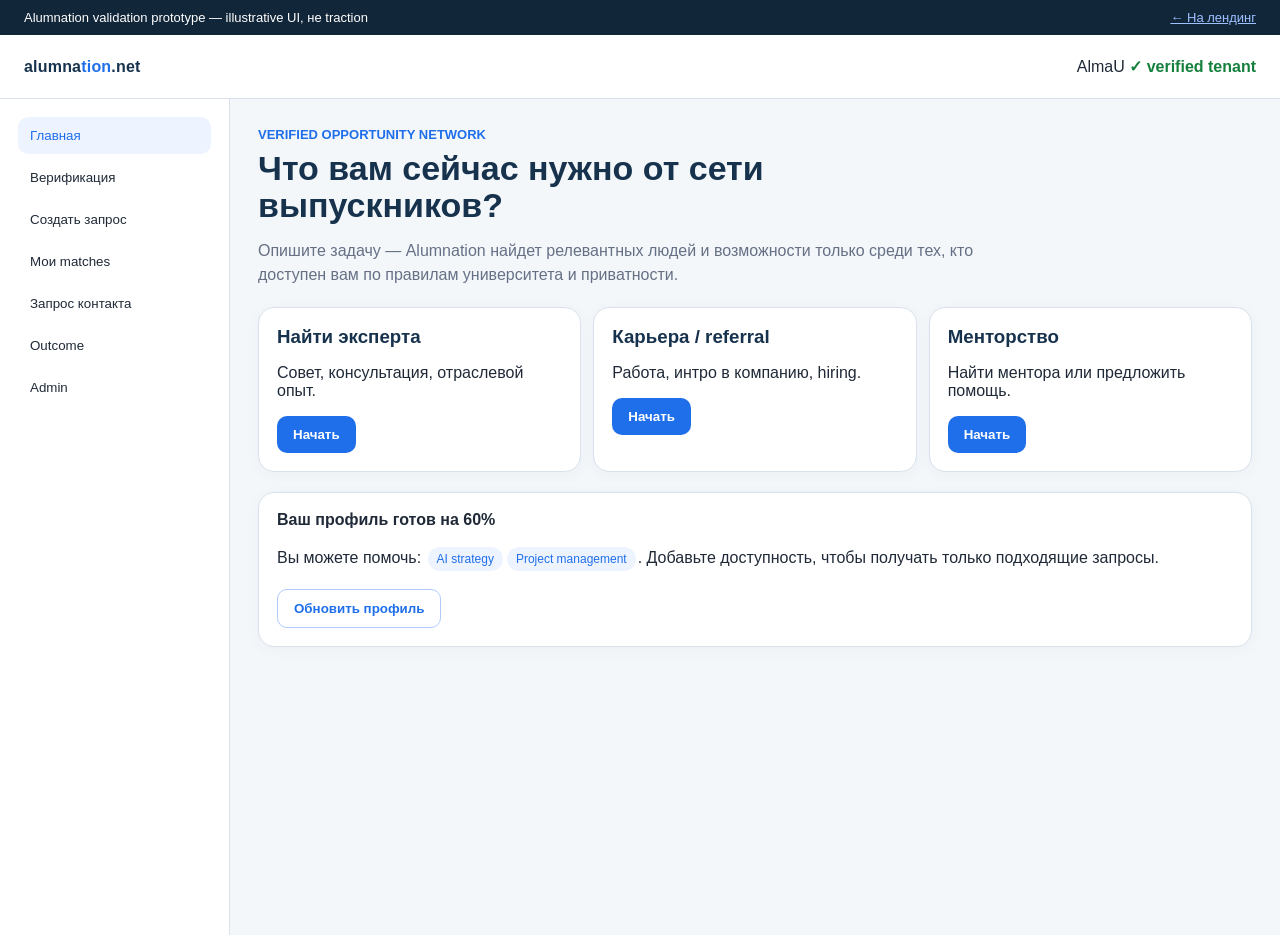
==== prototype.html @ 116d9bea "Publish Alumnation validation landing for alumnation.net. Co-authored-by: Cursor <cursoragent@cursor" ====
<!doctype html>
<html lang="ru"><head><meta charset="utf-8"><meta name="viewport" content="width=device-width,initial-scale=1"><title>Alumnation Validation Prototype</title>
<style>
:root{--navy:#17324D;--blue:#1F6FEB;--teal:#0F766E;--bg:#F4F7FA;--text:#1F2937;--muted:#667085;--line:#D9E2EC;--white:#fff;--green:#15803D}
*{box-sizing:border-box}body{margin:0;font-family:Arial,sans-serif;background:var(--bg);color:var(--text)}
header{height:64px;background:var(--white);border-bottom:1px solid var(--line);display:flex;align-items:center;justify-content:space-between;padding:0 24px;position:sticky;top:0;z-index:5}
.brand{font-weight:800;color:var(--navy);letter-spacing:.2px}.brand span{color:var(--blue)}
.shell{display:grid;grid-template-columns:230px 1fr;min-height:calc(100vh - 64px)}nav{padding:18px;background:#fff;border-right:1px solid var(--line)}nav button{width:100%;text-align:left;border:0;background:transparent;padding:11px 12px;border-radius:10px;margin-bottom:5px;cursor:pointer;color:var(--text)}nav button.active,nav button:hover{background:#EEF4FF;color:var(--blue)}
main{padding:28px;max-width:1050px}.screen{display:none}.screen.active{display:block}.eyebrow{color:var(--blue);font-weight:700;font-size:13px}.hero{font-size:34px;line-height:1.08;color:var(--navy);max-width:720px;margin:8px 0}.sub{color:var(--muted);max-width:740px;line-height:1.5}
.grid{display:grid;grid-template-columns:repeat(3,1fr);gap:12px;margin:20px 0}.card{background:#fff;border:1px solid var(--line);border-radius:16px;padding:18px;box-shadow:0 3px 14px rgba(23,50,77,.04)}.card h3{margin:0 0 8px;color:var(--navy)}
.cta{border:0;border-radius:10px;padding:11px 16px;background:var(--blue);color:#fff;font-weight:700;cursor:pointer}.ghost{background:#fff;color:var(--blue);border:1px solid #AFCBFF}.tag{display:inline-block;padding:5px 9px;background:#EEF4FF;color:var(--blue);border-radius:999px;font-size:12px;margin:2px}.verified{color:var(--green);font-weight:700}
input,textarea,select{width:100%;padding:11px;border:1px solid var(--line);border-radius:10px;background:#fff;margin:6px 0 12px}label{font-size:13px;font-weight:700;color:var(--navy)}.row{display:flex;gap:10px;flex-wrap:wrap}.person{display:flex;gap:14px;align-items:flex-start}.avatar{width:48px;height:48px;border-radius:50%;background:#DCEBFF;display:grid;place-items:center;color:var(--blue);font-weight:800}.reason{background:#F0FDF4;border:1px solid #BBF7D0;padding:10px;border-radius:10px;font-size:13px;margin:10px 0}.banner{background:#FFF7ED;border:1px solid #FED7AA;border-radius:12px;padding:12px;margin:12px 0;font-size:13px}.metric{font-size:26px;font-weight:800;color:var(--navy)}
@media(max-width:760px){.shell{grid-template-columns:1fr}nav{display:flex;overflow:auto;border-right:0;border-bottom:1px solid var(--line)}nav button{min-width:150px}.grid{grid-template-columns:1fr}.hero{font-size:28px}main{padding:18px}}
.toplink{background:#12263A;color:#fff;padding:10px 24px;display:flex;justify-content:space-between;gap:12px;font-size:13px}.toplink a{color:#9EC0FF}
</style></head><body>
<div class="toplink"><span>Alumnation validation prototype — illustrative UI, не traction</span><a href="./">← На лендинг</a></div>
<header><div class="brand">alumna<span>tion</span>.net</div><div>AlmaU <span class="verified">✓ verified tenant</span></div></header>
<div class="shell"><nav id="nav">
<button data-screen="home" class="active">Главная</button><button data-screen="verify">Верификация</button><button data-screen="need">Создать запрос</button><button data-screen="matches">Мои matches</button><button data-screen="request">Запрос контакта</button><button data-screen="outcome">Outcome</button><button data-screen="admin">Admin</button>
</nav><main>
<section id="home" class="screen active"><div class="eyebrow">VERIFIED OPPORTUNITY NETWORK</div><h1 class="hero">Что вам сейчас нужно от сети выпускников?</h1><p class="sub">Опишите задачу — Alumnation найдет релевантных людей и возможности только среди тех, кто доступен вам по правилам университета и приватности.</p>
<div class="grid"><div class="card"><h3>Найти эксперта</h3><p>Совет, консультация, отраслевой опыт.</p><button class="cta" onclick="go('need')">Начать</button></div><div class="card"><h3>Карьера / referral</h3><p>Работа, интро в компанию, hiring.</p><button class="cta" onclick="go('need')">Начать</button></div><div class="card"><h3>Менторство</h3><p>Найти ментора или предложить помощь.</p><button class="cta" onclick="go('need')">Начать</button></div></div>
<div class="card"><strong>Ваш профиль готов на 60%</strong><p>Вы можете помочь: <span class="tag">AI strategy</span><span class="tag">Project management</span>. Добавьте доступность, чтобы получать только подходящие запросы.</p><button class="ghost cta" onclick="go('verify')">Обновить профиль</button></div></section>
<section id="verify" class="screen"><div class="eyebrow">STEP 1</div><h1 class="hero">Подтвердите Alumni identity</h1><div class="card"><p><span class="verified">✓ Запись найдена:</span> MBA, 2009, AlmaU</p><label>Чем вы готовы помогать?</label><input value="AI, стратегия, управление проектами"><label>Сколько запросов готовы принимать?</label><select><option>До 2 в месяц</option><option>До 5 в месяц</option><option>Не ограничивать</option></select><label>Что вы ищете сейчас?</label><input value="Партнерства и клиенты для AI-продуктов"><div class="banner">University verifies education. Профессиональные данные указаны вами и будут помечены как self-declared.</div><button class="cta" onclick="go('home')">Сохранить</button></div></section>
<section id="need" class="screen"><div class="eyebrow">CREATE NEED</div><h1 class="hero">Кого или что вы ищете?</h1><div class="card"><label>Опишите задачу своими словами</label><textarea rows="4">Ищу выпускника с опытом выхода B2B SaaS на рынок Саудовской Аравии, который готов дать 30-минутный совет.</textarea><div class="row"><span class="tag">Market entry</span><span class="tag">Saudi Arabia</span><span class="tag">B2B SaaS</span><span class="tag">Expert advice</span></div><label>Видимость запроса</label><select><option>Только выбранным matches</option><option>Verified Alumni AlmaU</option></select><button class="cta" onclick="go('matches')">Найти людей</button></div></section>
<section id="matches" class="screen"><div class="eyebrow">3 RELEVANT MATCHES</div><h1 class="hero">Кто может помочь</h1>
<div class="card person"><div class="avatar">AN</div><div><h3>Алия Н. <span class="verified">✓</span></h3><p>AlmaU 2012 · Riyadh · B2B Partnerships</p><div><span class="tag">Saudi Arabia</span><span class="tag">Market entry</span><span class="tag">Open to expert advice</span></div><div class="reason"><b>Почему match:</b> релевантный рынок + B2B опыт + пользователь явно открыт к экспертным запросам; доступность: 1 запрос в этом месяце.</div><button class="cta" onclick="go('request')">Попросить помощи</button></div></div>
<div class="card person"><div class="avatar">DM</div><div><h3>Данияр М. <span class="verified">✓</span></h3><p>AlmaU 2015 · Dubai · SaaS Sales</p><div class="reason"><b>Почему match:</b> GCC go-to-market и SaaS; geographic match частичный.</div><button class="ghost cta" onclick="go('request')">Запросить контакт</button></div></div></section>
<section id="request" class="screen"><div class="eyebrow">CONSENT GATE</div><h1 class="hero">Попросить Алию о контакте</h1><div class="card"><p>Контактные данные не раскрываются до принятия запроса.</p><label>Сообщение</label><textarea rows="5">Алия, добрый день. Я выпускник AlmaU и готовлю выход B2B SaaS в Саудовскую Аравию. Буду благодарен за 30 минут разговора о первых шагах и типичных ошибках.</textarea><div class="banner">Алия принимает до 2 экспертных запросов в месяц. Остался 1 слот.</div><button class="cta" onclick="go('outcome')">Отправить запрос (demo)</button></div></section>
<section id="outcome" class="screen"><div class="eyebrow">FOLLOW-UP</div><h1 class="hero">Контакт оказался полезным?</h1><div class="card"><p>Алия приняла запрос. После взаимодействия подтвердите результат — это улучшает систему без публичного рейтинга людей.</p><div class="grid"><button class="ghost cta">Полезная беседа</button><button class="ghost cta">Получил introduction</button><button class="ghost cta">Начали сотрудничество</button></div><label>Короткий комментарий (необязательно)</label><textarea rows="3"></textarea><button class="cta" onclick="go('home')">Сохранить outcome</button></div></section>
<section id="admin" class="screen"><div class="eyebrow">UNIVERSITY ADMIN</div><h1 class="hero">Pilot dashboard</h1><div class="grid"><div class="card"><div class="metric">42%</div><div>Invite → Activated</div></div><div class="card"><div class="metric">33%</div><div>Active Help Offer</div></div><div class="card"><div class="metric">—</div><div>Useful Outcome (not yet measured)</div></div></div><div class="card"><h3>Важно</h3><p>Числа в прототипе — illustrative UI data, не traction. В реальном пилоте dashboard подключается к зафиксированным metric definitions из PRD.</p></div></section>
</main></div><script>
function go(id){document.querySelectorAll('.screen').forEach(x=>x.classList.remove('active'));document.querySelector('#'+id).classList.add('active');document.querySelectorAll('nav button').forEach(x=>x.classList.toggle('active',x.dataset.screen===id));window.scrollTo(0,0)}
document.querySelectorAll('nav button').forEach(b=>b.addEventListener('click',()=>go(b.dataset.screen)));
</script></body></html>
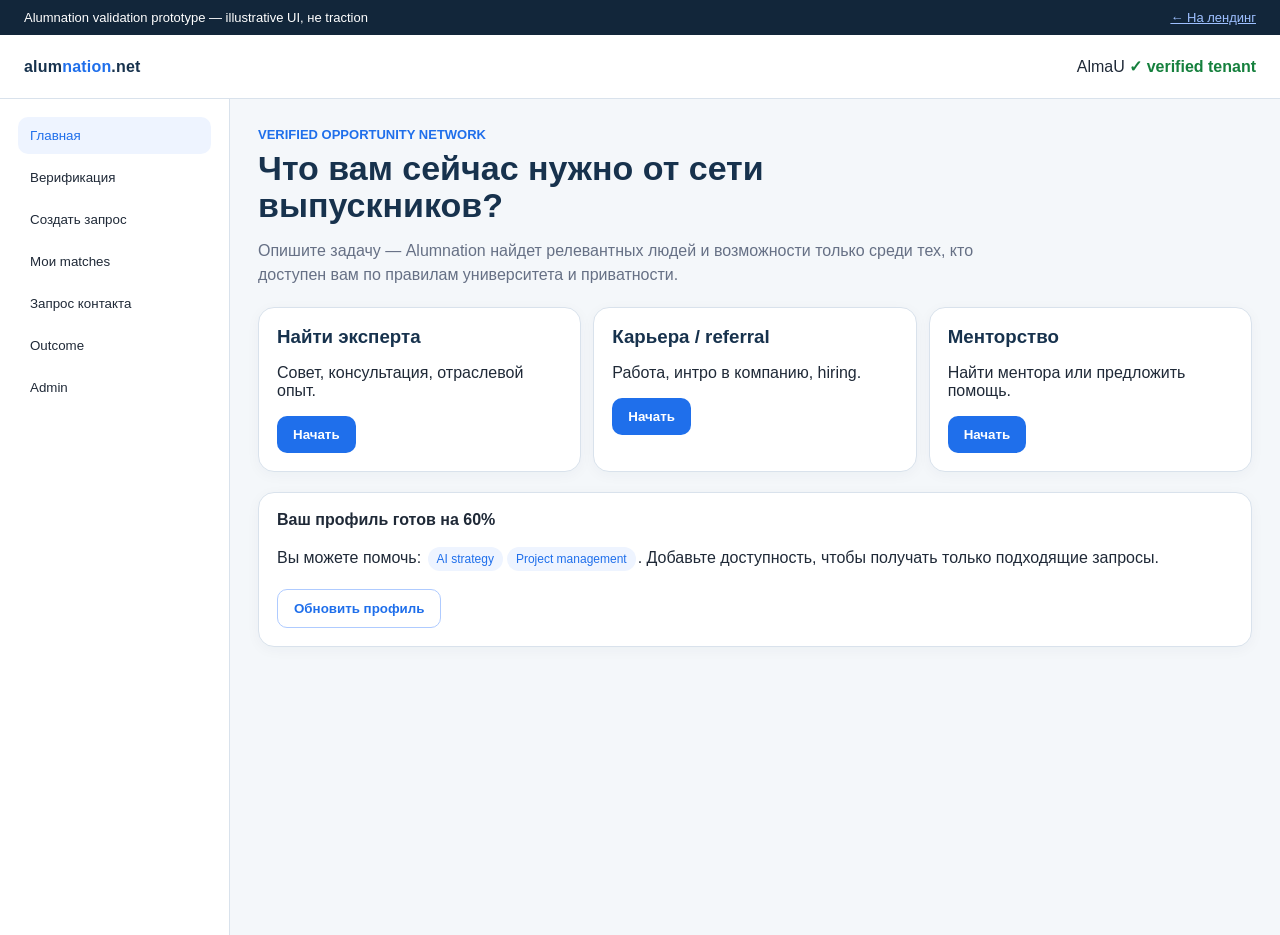
==== commit a1f04429: "Color the nation segment in the Alumnation wordmark. Co-authored-by: Cursor <cursoragent@cursor.com>" ====
--- a/prototype.html
+++ b/prototype.html
@@ -14,7 +14,7 @@
 .toplink{background:#12263A;color:#fff;padding:10px 24px;display:flex;justify-content:space-between;gap:12px;font-size:13px}.toplink a{color:#9EC0FF}
 </style></head><body>
 <div class="toplink"><span>Alumnation validation prototype — illustrative UI, не traction</span><a href="./">← На лендинг</a></div>
-<header><div class="brand">alumna<span>tion</span>.net</div><div>AlmaU <span class="verified">✓ verified tenant</span></div></header>
+<header><div class="brand">alum<span>nation</span>.net</div><div>AlmaU <span class="verified">✓ verified tenant</span></div></header>
 <div class="shell"><nav id="nav">
 <button data-screen="home" class="active">Главная</button><button data-screen="verify">Верификация</button><button data-screen="need">Создать запрос</button><button data-screen="matches">Мои matches</button><button data-screen="request">Запрос контакта</button><button data-screen="outcome">Outcome</button><button data-screen="admin">Admin</button>
 </nav><main>
